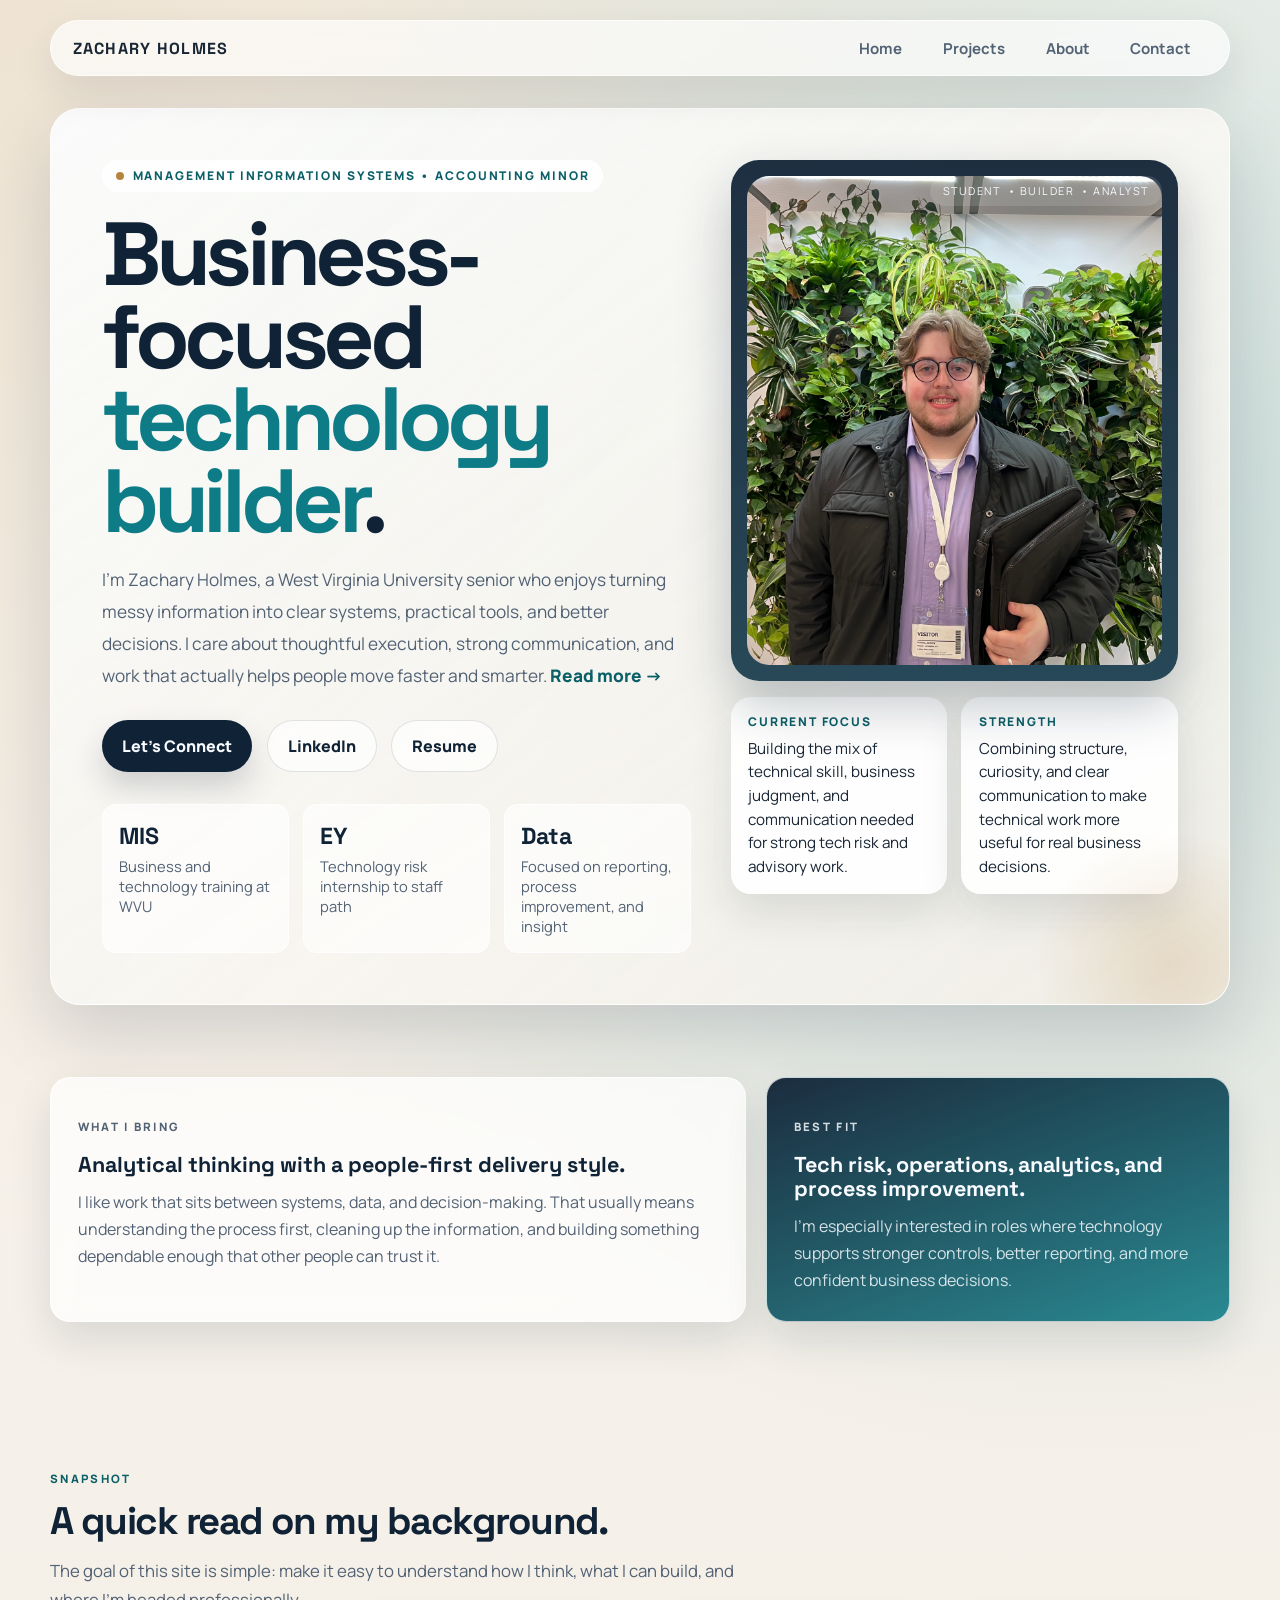
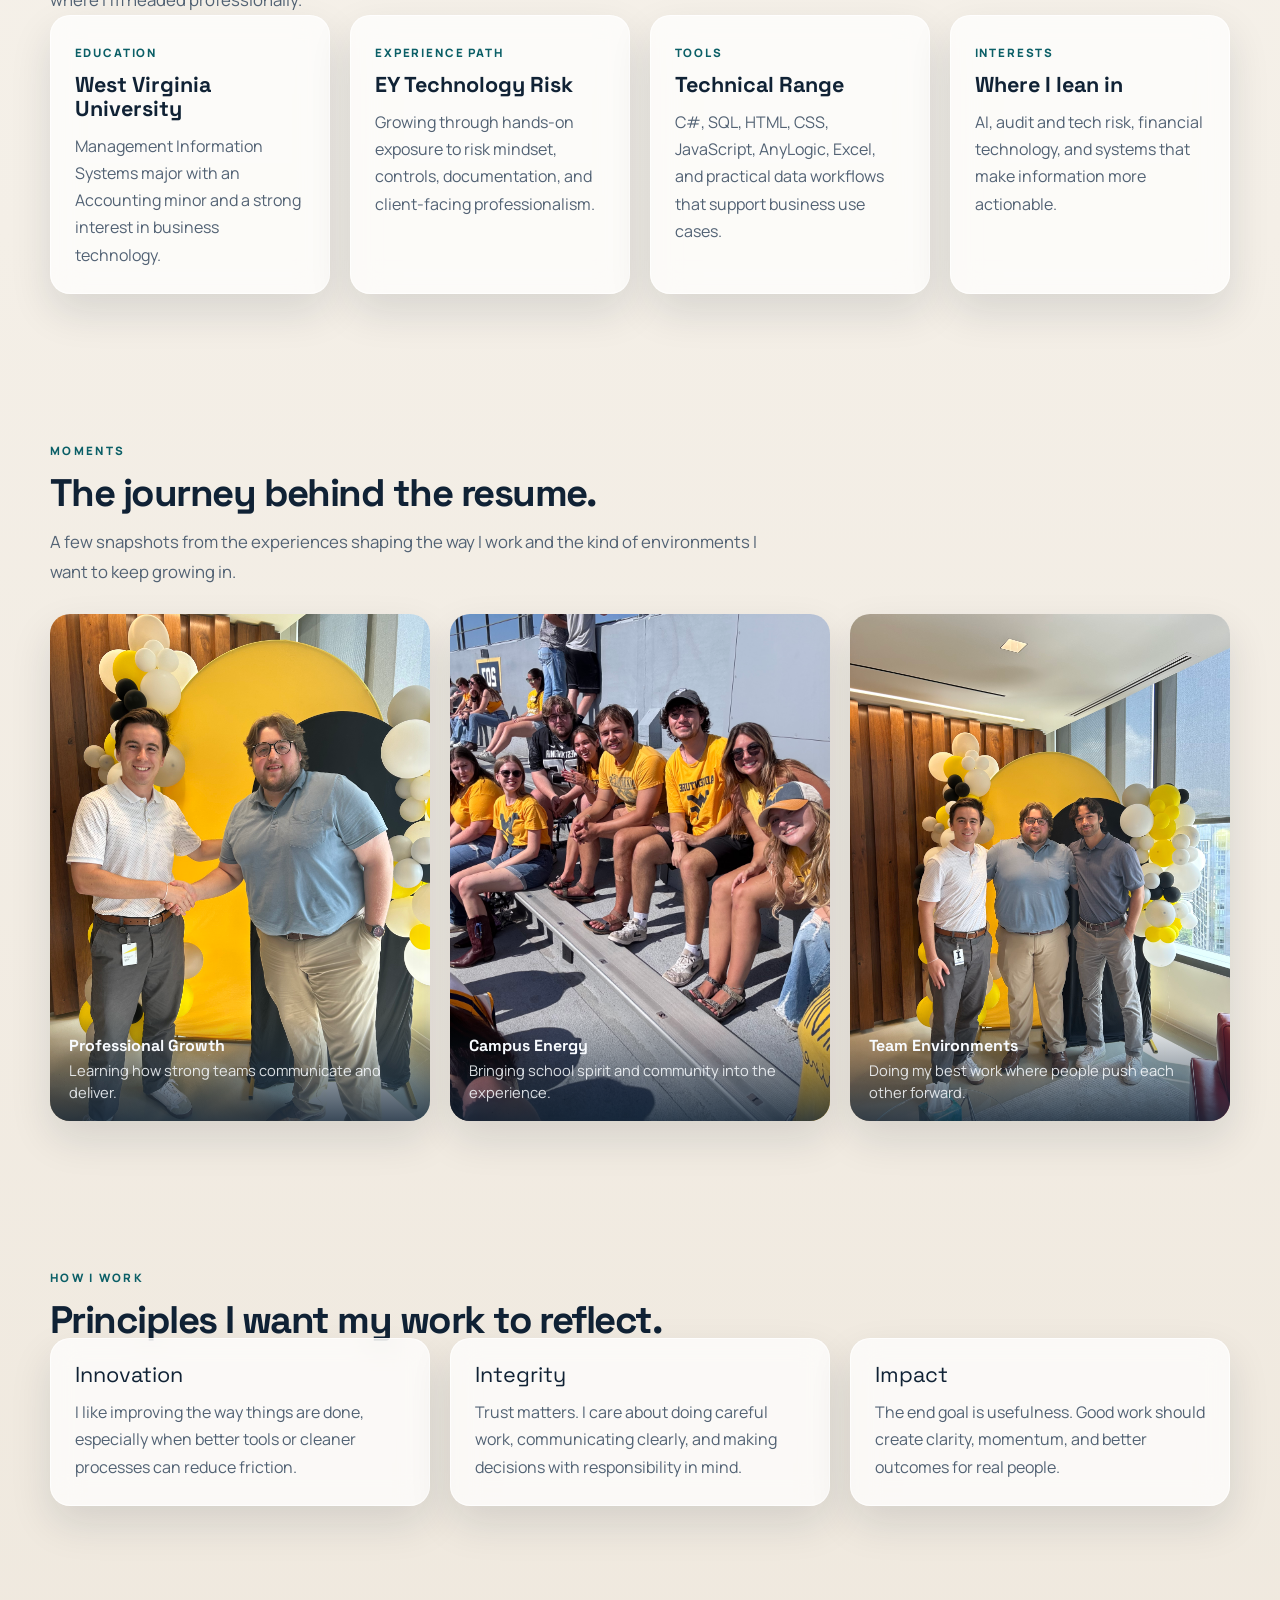
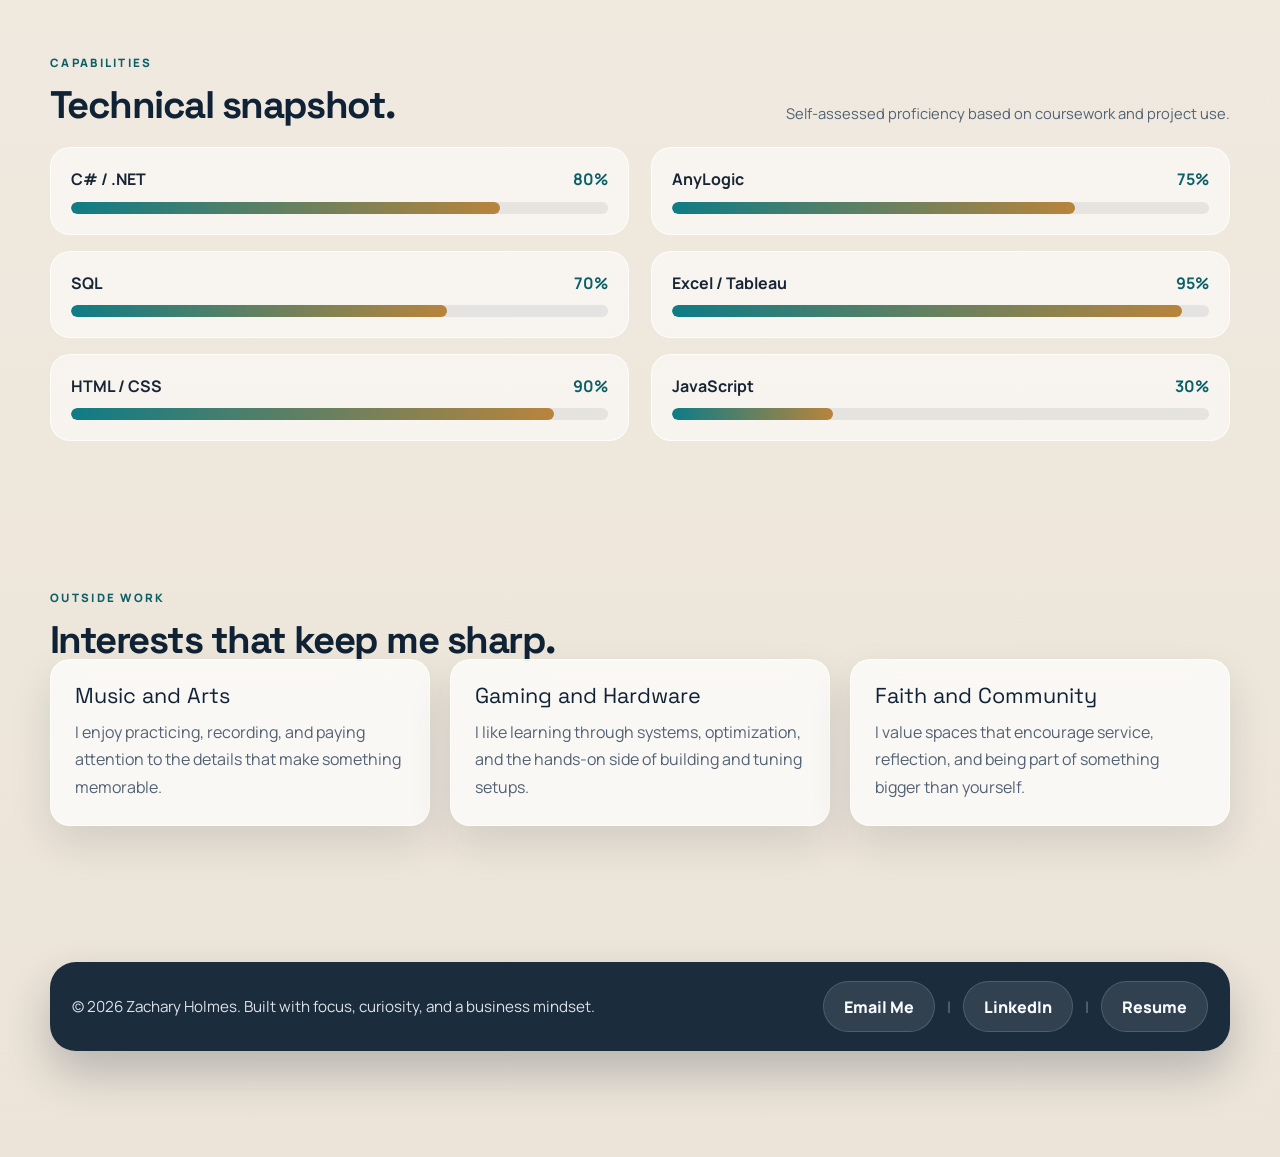
==== index.html @ efbeeca7 "first commit" ====
<!DOCTYPE html>
<html lang="en">

<head>
    <meta charset="UTF-8">
    <meta http-equiv="X-UA-Compatible" content="IE=edge">
    <meta name="viewport" content="width=device-width, initial-scale=1.0">
    <title>Zachary Holmes | Portfolio</title>
    <link rel="preconnect" href="https://fonts.googleapis.com">
    <link rel="preconnect" href="https://fonts.gstatic.com" crossorigin>
    <link href="https://fonts.googleapis.com/css2?family=Manrope:wght@400;500;700;800&family=Space+Grotesk:wght@500;700&display=swap" rel="stylesheet">
    <link rel="stylesheet" href="style.css">
</head>

<body>
    <div id="site-header"></div>

    <main>
        <section class="hero-section">
            <div class="hero-content">
                <p class="hero-eyebrow">Management Information Systems • Accounting Minor</p>
                <h1 class="hero-title">Business-focused <span>technology builder</span>.</h1>
                <p class="hero-lead">
                    I'm Zachary Holmes, a West Virginia University senior who enjoys turning messy information into clear systems,
                    practical tools, and better decisions. I care about thoughtful execution, strong communication, and work that
                    actually helps people move faster and smarter.
                    <a class="btn-read-more" href="about.html">Read more &rarr;</a>
                </p>

                <div class="hero-btn">
                    <a href="contact.html" class="btn-primary">Let's Connect</a>
                    <a href="https://www.linkedin.com/in/zachary-a-holmes-963750240" class="ghost-btn" target="_blank" rel="noopener noreferrer">LinkedIn</a>
                    <a href="files/ZacharyHolmes_Resume_02052026.pdf" class="ghost-btn" target="_blank" rel="noopener noreferrer">Resume</a>
                </div>

                <div class="hero-meta" aria-label="Professional highlights">
                    <div class="hero-stat">
                        <div class="hero-stat-value">MIS</div>
                        <p class="hero-stat-label">Business and technology training at WVU</p>
                    </div>
                    <div class="hero-stat">
                        <div class="hero-stat-value">EY</div>
                        <p class="hero-stat-label">Technology risk internship to staff path</p>
                    </div>
                    <div class="hero-stat">
                        <div class="hero-stat-value">Data</div>
                        <p class="hero-stat-label">Focused on reporting, process improvement, and insight</p>
                    </div>
                </div>
            </div>

            <div class="hero-image-wrap">
                <div class="hero-image-card">
                    <div class="hero-image">
                        <img src="images/MeLogo.jpg" alt="Portrait of Zachary Holmes">
                    </div>
                </div>
                <div class="hero-note-row">
                    <div class="hero-note">
                        <span class="hero-note-label">Current Focus</span>
                        <p>Building the mix of technical skill, business judgment, and communication needed for strong tech risk and advisory work.</p>
                    </div>
                    <div class="hero-note">
                        <span class="hero-note-label">Strength</span>
                        <p>Combining structure, curiosity, and clear communication to make technical work more useful for real business decisions.</p>
                    </div>
                </div>
            </div>
        </section>

        <section class="section">
            <div class="container split-callout">
                <div class="callout-panel">
                    <p class="section-kicker">What I bring</p>
                    <h3>Analytical thinking with a people-first delivery style.</h3>
                    <p>I like work that sits between systems, data, and decision-making. That usually means understanding the process first, cleaning up the information, and building something dependable enough that other people can trust it.</p>
                </div>
                <div class="callout-panel accent">
                    <p class="section-kicker">Best Fit</p>
                    <h3>Tech risk, operations, analytics, and process improvement.</h3>
                    <p>I’m especially interested in roles where technology supports stronger controls, better reporting, and more confident business decisions.</p>
                </div>
            </div>
        </section>

        <section class="section">
            <div class="container">
                <p class="section-kicker">Snapshot</p>
                <h2 class="section-title">A quick read on my background.</h2>
                <p class="section-intro">The goal of this site is simple: make it easy to understand how I think, what I can build, and where I’m headed professionally.</p>

                <div class="grid grid-4">
                    <article class="card">
                        <span class="card-label">Education</span>
                        <h3 class="card-title">West Virginia University</h3>
                        <p class="card-text">Management Information Systems major with an Accounting minor and a strong interest in business technology.</p>
                    </article>

                    <article class="card">
                        <span class="card-label">Experience Path</span>
                        <h3 class="card-title">EY Technology Risk</h3>
                        <p class="card-text">Growing through hands-on exposure to risk mindset, controls, documentation, and client-facing professionalism.</p>
                    </article>

                    <article class="card">
                        <span class="card-label">Tools</span>
                        <h3 class="card-title">Technical Range</h3>
                        <p class="card-text">C#, SQL, HTML, CSS, JavaScript, AnyLogic, Excel, and practical data workflows that support business use cases.</p>
                    </article>

                    <article class="card">
                        <span class="card-label">Interests</span>
                        <h3 class="card-title">Where I lean in</h3>
                        <p class="card-text">AI, audit and tech risk, financial technology, and systems that make information more actionable.</p>
                    </article>
                </div>
            </div>
        </section>

        <section class="section">
            <div class="container">
                <p class="section-kicker">Moments</p>
                <h2 class="section-title">The journey behind the resume.</h2>
                <p class="section-intro">A few snapshots from the experiences shaping the way I work and the kind of environments I want to keep growing in.</p>

                <div class="grid grid-3 gallery">
                    <figure class="gallery-figure">
                        <img class="gallery-img" src="images/EYDuo.jpg" alt="Zachary Holmes with an EY colleague">
                        <figcaption class="gallery-caption">
                            <strong>Professional Growth</strong>
                            <span>Learning how strong teams communicate and deliver.</span>
                        </figcaption>
                    </figure>

                    <figure class="gallery-figure">
                        <img class="gallery-img" src="images/GameDay.JPEG" alt="Zachary Holmes at a game day event">
                        <figcaption class="gallery-caption">
                            <strong>Campus Energy</strong>
                            <span>Bringing school spirit and community into the experience.</span>
                        </figcaption>
                    </figure>

                    <figure class="gallery-figure">
                        <img class="gallery-img" src="images/EYTrio.jpg" alt="Zachary Holmes with EY team members">
                        <figcaption class="gallery-caption">
                            <strong>Team Environments</strong>
                            <span>Doing my best work where people push each other forward.</span>
                        </figcaption>
                    </figure>
                </div>
            </div>
        </section>

        <section class="section">
            <div class="container">
                <p class="section-kicker">How I work</p>
                <h2 class="section-title">Principles I want my work to reflect.</h2>

                <div class="grid grid-3">
                    <article class="card">
                        <div class="card-title">Innovation</div>
                        <p class="card-text">I like improving the way things are done, especially when better tools or cleaner processes can reduce friction.</p>
                    </article>

                    <article class="card">
                        <div class="card-title">Integrity</div>
                        <p class="card-text">Trust matters. I care about doing careful work, communicating clearly, and making decisions with responsibility in mind.</p>
                    </article>

                    <article class="card">
                        <div class="card-title">Impact</div>
                        <p class="card-text">The end goal is usefulness. Good work should create clarity, momentum, and better outcomes for real people.</p>
                    </article>
                </div>
            </div>
        </section>

        <section class="section">
            <div class="container">
                <div class="tech-header">
                    <div>
                        <p class="section-kicker">Capabilities</p>
                        <h2 class="section-title">Technical snapshot.</h2>
                    </div>
                    <p class="tech-note">Self-assessed proficiency based on coursework and project use.</p>
                </div>

                <div class="tech-grid">
                    <div class="skill">
                        <div class="skill-top">
                            <span>C# / .NET</span><span>80%</span>
                        </div>
                        <div class="bar"><div class="fill" style="width: 80%"></div></div>
                    </div>

                    <div class="skill">
                        <div class="skill-top">
                            <span>AnyLogic</span><span>75%</span>
                        </div>
                        <div class="bar"><div class="fill" style="width: 75%"></div></div>
                    </div>

                    <div class="skill">
                        <div class="skill-top">
                            <span>SQL</span><span>70%</span>
                        </div>
                        <div class="bar"><div class="fill" style="width: 70%"></div></div>
                    </div>

                    <div class="skill">
                        <div class="skill-top">
                            <span>Excel / Tableau</span><span>95%</span>
                        </div>
                        <div class="bar"><div class="fill" style="width: 95%"></div></div>
                    </div>

                    <div class="skill">
                        <div class="skill-top">
                            <span>HTML / CSS</span><span>90%</span>
                        </div>
                        <div class="bar"><div class="fill" style="width: 90%"></div></div>
                    </div>

                    <div class="skill">
                        <div class="skill-top">
                            <span>JavaScript</span><span>30%</span>
                        </div>
                        <div class="bar"><div class="fill" style="width: 30%"></div></div>
                    </div>
                </div>
            </div>
        </section>

        <section class="section">
            <div class="container">
                <p class="section-kicker">Outside work</p>
                <h2 class="section-title">Interests that keep me sharp.</h2>

                <div class="grid grid-3">
                    <article class="card">
                        <div class="card-title">Music and Arts</div>
                        <p class="card-text">I enjoy practicing, recording, and paying attention to the details that make something memorable.</p>
                    </article>

                    <article class="card">
                        <div class="card-title">Gaming and Hardware</div>
                        <p class="card-text">I like learning through systems, optimization, and the hands-on side of building and tuning setups.</p>
                    </article>

                    <article class="card">
                        <div class="card-title">Faith and Community</div>
                        <p class="card-text">I value spaces that encourage service, reflection, and being part of something bigger than yourself.</p>
                    </article>
                </div>
            </div>
        </section>
    </main>

    <div id="site-footer"></div>
    <script src="js/include.js"></script>
</body>

</html>
---- style.css ----
:root {
    --bg: #f4efe7;
    --surface: rgba(255, 255, 255, 0.72);
    --surface-strong: #ffffff;
    --surface-dark: #102235;
    --text: #182534;
    --text-soft: #526274;
    --text-inverse: #f8fbff;
    --line: rgba(24, 37, 52, 0.1);
    --accent: #0e7c86;
    --accent-strong: #0b5f67;
    --accent-soft: rgba(14, 124, 134, 0.12);
    --gold: #b8843c;
    --shadow-lg: 0 28px 70px rgba(16, 34, 53, 0.16);
    --shadow-md: 0 18px 42px rgba(16, 34, 53, 0.12);
    --radius-lg: 30px;
    --radius-md: 20px;
    --radius-sm: 14px;
    --container: 1180px;
    --footer-h: 82px;
}

* {
    margin: 0;
    padding: 0;
    box-sizing: border-box;
}

html {
    scroll-behavior: smooth;
}

body {
    min-height: 100%;
    font-family: "Manrope", sans-serif;
    color: var(--text);
    background:
        radial-gradient(circle at top left, rgba(184, 132, 60, 0.16), transparent 28%),
        radial-gradient(circle at 85% 12%, rgba(14, 124, 134, 0.2), transparent 24%),
        linear-gradient(180deg, #f9f6f0 0%, #f4efe7 42%, #ece4d8 100%);
    padding-bottom: var(--footer-h);
    overflow-x: hidden;
}

body::before {
    content: "";
    position: fixed;
    inset: 0;
    pointer-events: none;
    background-image:
        linear-gradient(rgba(255, 255, 255, 0.26) 1px, transparent 1px),
        linear-gradient(90deg, rgba(255, 255, 255, 0.26) 1px, transparent 1px);
    background-size: 42px 42px;
    mask-image: linear-gradient(180deg, rgba(0, 0, 0, 0.4), transparent 78%);
    opacity: 0.28;
}

a {
    color: inherit;
}

img {
    max-width: 100%;
    display: block;
}

.container {
    width: min(var(--container), calc(100% - 3rem));
    margin: 0 auto;
}

.section {
    padding: 4.5rem 0;
}

.section-kicker,
.projects-eyebrow,
.page-eyebrow {
    display: inline-block;
    text-transform: uppercase;
    letter-spacing: 0.2em;
    font-size: 0.72rem;
    font-weight: 800;
    color: var(--accent-strong);
    margin-bottom: 1rem;
}

.section-title,
.heading-pages {
    font-family: "Space Grotesk", sans-serif;
    font-size: clamp(2rem, 3vw, 3.6rem);
    line-height: 0.98;
    letter-spacing: -0.04em;
    color: var(--surface-dark);
}

.section-intro,
.projects-sublead,
.page-intro {
    max-width: 720px;
    font-size: 1.05rem;
    line-height: 1.75;
    color: var(--text-soft);
    margin-top: 1rem;
}

.header {
    position: sticky;
    top: 0;
    z-index: 20;
    padding: 1.25rem 0 0;
}

.nav {
    width: min(var(--container), calc(100% - 3rem));
    margin: 0 auto;
    padding: 1rem 1.35rem;
    display: flex;
    align-items: center;
    justify-content: space-between;
    gap: 1rem;
    background: rgba(255, 255, 255, 0.64);
    border: 1px solid rgba(255, 255, 255, 0.7);
    box-shadow: 0 16px 40px rgba(16, 34, 53, 0.1);
    backdrop-filter: blur(18px);
    border-radius: 999px;
}

.nav-logo {
    font-family: "Space Grotesk", sans-serif;
    font-size: 1rem;
    font-weight: 700;
    letter-spacing: 0.08em;
    text-transform: uppercase;
    text-decoration: none;
}

.nav-list {
    list-style: none;
    display: flex;
    align-items: center;
    gap: 0.55rem;
    flex-wrap: wrap;
}

.nav-link {
    text-decoration: none;
    padding: 0.7rem 1rem;
    border-radius: 999px;
    color: var(--text-soft);
    font-weight: 700;
    font-size: 0.94rem;
    transition: color 0.22s ease, background-color 0.22s ease, transform 0.22s ease;
}

.nav-link:hover,
.nav-logo:hover {
    color: var(--accent-strong);
}

.nav-link:hover {
    background: rgba(255, 255, 255, 0.86);
    transform: translateY(-1px);
}

.hero-section {
    width: min(var(--container), calc(100% - 3rem));
    margin: 2rem auto 0;
    padding: 3.2rem;
    display: grid;
    grid-template-columns: minmax(0, 1.25fr) minmax(280px, 0.95fr);
    gap: 2.5rem;
    align-items: center;
    background:
        linear-gradient(145deg, rgba(255, 255, 255, 0.9), rgba(245, 240, 232, 0.76)),
        linear-gradient(135deg, rgba(14, 124, 134, 0.18), transparent 55%);
    border: 1px solid rgba(255, 255, 255, 0.75);
    border-radius: var(--radius-lg);
    box-shadow: var(--shadow-lg);
    position: relative;
    overflow: hidden;
}

.hero-section::after {
    content: "";
    position: absolute;
    inset: auto -80px -100px auto;
    width: 280px;
    height: 280px;
    background: radial-gradient(circle, rgba(184, 132, 60, 0.2), transparent 68%);
}

.hero-eyebrow {
    display: inline-flex;
    align-items: center;
    gap: 0.55rem;
    padding: 0.45rem 0.85rem;
    border-radius: 999px;
    background: rgba(255, 255, 255, 0.9);
    color: var(--accent-strong);
    font-size: 0.75rem;
    font-weight: 800;
    letter-spacing: 0.16em;
    text-transform: uppercase;
    margin-bottom: 1.35rem;
}

.hero-eyebrow::before {
    content: "";
    width: 8px;
    height: 8px;
    border-radius: 999px;
    background: var(--gold);
}

.hero-title {
    font-family: "Space Grotesk", sans-serif;
    font-size: clamp(2.8rem, 7vw, 5.8rem);
    line-height: 0.92;
    letter-spacing: -0.06em;
    color: var(--surface-dark);
    max-width: 9ch;
}

.hero-title span {
    color: var(--accent);
}

.hero-lead {
    margin-top: 1.3rem;
    max-width: 640px;
    font-size: 1.08rem;
    line-height: 1.85;
    color: var(--text-soft);
}

.hero-btn {
    margin-top: 1.8rem;
    display: flex;
    flex-wrap: wrap;
    gap: 0.9rem;
}

.btn-primary,
.ghost-btn,
.footer-btn {
    display: inline-flex;
    align-items: center;
    justify-content: center;
    gap: 0.45rem;
    min-height: 48px;
    padding: 0.85rem 1.25rem;
    border-radius: 999px;
    text-decoration: none;
    font-weight: 800;
    transition: transform 0.22s ease, box-shadow 0.22s ease, background-color 0.22s ease, color 0.22s ease, border-color 0.22s ease;
}

.btn-primary {
    background: var(--surface-dark);
    color: var(--text-inverse);
    box-shadow: 0 16px 30px rgba(16, 34, 53, 0.18);
}

.btn-primary:hover {
    transform: translateY(-2px);
    box-shadow: 0 20px 36px rgba(16, 34, 53, 0.22);
}

.ghost-btn,
.footer-btn {
    background: rgba(255, 255, 255, 0.66);
    color: var(--surface-dark);
    border: 1px solid rgba(16, 34, 53, 0.12);
}

.ghost-btn:hover,
.footer-btn:hover {
    background: #ffffff;
    transform: translateY(-2px);
}

.btn-read-more {
    display: inline-flex;
    align-items: center;
    gap: 0.35rem;
    color: var(--accent-strong);
    font-weight: 800;
    text-decoration: none;
}

.btn-read-more:hover,
.project-link:hover {
    color: var(--surface-dark);
}

.hero-meta {
    margin-top: 2rem;
    display: grid;
    grid-template-columns: repeat(3, minmax(0, 1fr));
    gap: 0.9rem;
}

.hero-stat {
    background: rgba(255, 255, 255, 0.62);
    border: 1px solid rgba(255, 255, 255, 0.72);
    border-radius: var(--radius-sm);
    padding: 1rem;
}

.hero-stat-value {
    font-family: "Space Grotesk", sans-serif;
    font-size: 1.45rem;
    font-weight: 700;
    color: var(--surface-dark);
}

.hero-stat-label {
    margin-top: 0.35rem;
    font-size: 0.92rem;
    color: var(--text-soft);
}

.hero-image-wrap {
    position: relative;
    min-height: 100%;
    display: flex;
    flex-direction: column;
    align-items: center;
}

.hero-image-card {
    position: relative;
    background: linear-gradient(180deg, rgba(16, 34, 53, 0.94), rgba(17, 53, 71, 0.9));
    border-radius: 28px;
    padding: 1rem;
    box-shadow: 0 24px 52px rgba(16, 34, 53, 0.26);
}

.hero-image-card::before {
    content: "Student \00A0 \2022\00A0 Builder \00A0 \2022\00A0 Analyst";
    position: absolute;
    top: 1rem;
    right: 1rem;
    padding: 0.45rem 0.8rem;
    border-radius: 999px;
    background: rgba(255, 255, 255, 0.12);
    color: var(--text-inverse);
    font-size: 0.68rem;
    letter-spacing: 0.14em;
    text-transform: uppercase;
}

.hero-image img {
    width: 100%;
    aspect-ratio: 0.85;
    object-fit: cover;
    border-radius: 22px;
}

.hero-note-row {
    width: 100%;
    margin-top: 1rem;
    display: grid;
    grid-template-columns: repeat(2, minmax(0, 1fr));
    gap: 0.9rem;
}

.hero-note {
    width: 100%;
    padding: 1rem 1.1rem;
    border-radius: var(--radius-md);
    background: rgba(255, 255, 255, 0.92);
    box-shadow: var(--shadow-md);
}

.hero-note-label {
    display: block;
    font-size: 0.75rem;
    font-weight: 800;
    text-transform: uppercase;
    letter-spacing: 0.15em;
    color: var(--accent-strong);
    margin-bottom: 0.45rem;
}

.hero-note p {
    font-size: 0.95rem;
    line-height: 1.55;
    color: var(--text);
}

.split-callout {
    display: grid;
    grid-template-columns: 1.2fr 0.8fr;
    gap: 1.25rem;
}

.callout-panel,
.card,
.project-card,
.metric-card,
.projects-cta,
.page-panel,
.contact-method,
.timeline-card {
    background: var(--surface);
    border: 1px solid rgba(255, 255, 255, 0.72);
    border-radius: var(--radius-md);
    box-shadow: var(--shadow-md);
    backdrop-filter: blur(14px);
}

.callout-panel {
    padding: 1.7rem;
}

.callout-panel.accent {
    background: linear-gradient(160deg, rgba(16, 34, 53, 0.95), rgba(14, 124, 134, 0.88));
    color: var(--text-inverse);
}

.callout-panel.accent .section-kicker,
.callout-panel.accent p {
    color: rgba(248, 251, 255, 0.84);
}

.callout-panel h3,
.card-title,
.project-title,
.contact-method h3,
.timeline-title {
    font-family: "Space Grotesk", sans-serif;
    font-size: 1.35rem;
    line-height: 1.1;
    color: var(--surface-dark);
}

.callout-panel.accent h3 {
    color: var(--text-inverse);
}

.callout-panel p,
.card-text,
.project-body,
.contact-method p,
.timeline-text,
.metric-label {
    margin-top: 0.75rem;
    line-height: 1.7;
    color: var(--text-soft);
}

.callout-panel.accent a {
    color: var(--text-inverse);
}

.grid {
    display: grid;
    gap: 1.25rem;
}

.grid-4 {
    grid-template-columns: repeat(4, minmax(0, 1fr));
}

.grid-3 {
    grid-template-columns: repeat(3, minmax(0, 1fr));
}

.card {
    padding: 1.5rem;
    transition: transform 0.22s ease, box-shadow 0.22s ease;
}

.card:hover,
.project-card:hover,
.contact-method:hover,
.timeline-card:hover {
    transform: translateY(-4px);
    box-shadow: 0 24px 45px rgba(16, 34, 53, 0.14);
}

.card-label {
    display: inline-block;
    font-size: 0.72rem;
    font-weight: 800;
    letter-spacing: 0.16em;
    text-transform: uppercase;
    color: var(--accent-strong);
    margin-bottom: 0.85rem;
}

.card-title {
    margin-bottom: 0.2rem;
}

.gallery {
    margin-top: 1.75rem;
}

.gallery-figure {
    position: relative;
    overflow: hidden;
    border-radius: var(--radius-md);
    min-height: 320px;
    box-shadow: var(--shadow-md);
}

.gallery-img {
    width: 100%;
    height: 100%;
    object-fit: cover;
    transition: transform 0.5s ease;
}

.gallery-figure:hover .gallery-img {
    transform: scale(1.04);
}

.gallery-caption {
    position: absolute;
    inset: auto 0 0 0;
    padding: 1.1rem 1.2rem;
    background: linear-gradient(180deg, transparent, rgba(16, 34, 53, 0.82));
    color: var(--text-inverse);
}

.gallery-caption strong {
    display: block;
    font-family: "Space Grotesk", sans-serif;
    font-size: 1rem;
    margin-bottom: 0.2rem;
}

.gallery-caption span {
    font-size: 0.92rem;
    color: rgba(248, 251, 255, 0.86);
}

.tech-header {
    display: flex;
    justify-content: space-between;
    align-items: flex-end;
    gap: 1rem;
    margin-bottom: 1.5rem;
}

.tech-note {
    font-size: 0.92rem;
    color: var(--text-soft);
}

.tech-grid {
    display: grid;
    grid-template-columns: repeat(2, minmax(0, 1fr));
    gap: 1rem 1.4rem;
}

.skill {
    padding: 1.25rem;
    border-radius: var(--radius-md);
    background: rgba(255, 255, 255, 0.55);
    border: 1px solid rgba(255, 255, 255, 0.72);
}

.skill-top {
    display: flex;
    justify-content: space-between;
    gap: 1rem;
    margin-bottom: 0.7rem;
    font-weight: 700;
}

.skill-top span:last-child {
    color: var(--accent-strong);
}

.bar {
    height: 12px;
    background: rgba(16, 34, 53, 0.08);
    border-radius: 999px;
    overflow: hidden;
}

.fill {
    height: 100%;
    border-radius: 999px;
    background: linear-gradient(90deg, var(--accent), var(--gold));
}

.projects-page,
.page-shell {
    padding: 2rem 0 3rem;
}

.projects-hero,
.page-hero {
    padding: 2rem 0 1.2rem;
}

.projects-heading {
    padding: 0;
}

.projects-lead {
    margin-top: 1rem;
    max-width: 700px;
    font-size: clamp(1.2rem, 2vw, 1.55rem);
    font-weight: 700;
    line-height: 1.4;
    color: var(--surface-dark);
}

.projects-featured {
    padding: 1.6rem;
    display: grid;
    grid-template-columns: 1.35fr 0.85fr;
    gap: 1.2rem;
}

.featured-title {
    font-family: "Space Grotesk", sans-serif;
    font-size: 2rem;
    line-height: 1;
    color: var(--surface-dark);
}

.featured-text {
    margin-top: 0.95rem;
    color: var(--text-soft);
    line-height: 1.75;
}

.project-chips {
    list-style: none;
    display: flex;
    flex-wrap: wrap;
    gap: 0.55rem;
    margin-top: 1rem;
}

.project-chips li {
    padding: 0.45rem 0.75rem;
    border-radius: 999px;
    background: var(--accent-soft);
    color: var(--accent-strong);
    font-size: 0.76rem;
    font-weight: 800;
    letter-spacing: 0.08em;
    text-transform: uppercase;
}

.project-links {
    display: flex;
    flex-wrap: wrap;
    gap: 1rem;
    margin-top: 1.2rem;
}

.project-link {
    color: var(--accent-strong);
    font-weight: 800;
    text-decoration: none;
}

.featured-metrics {
    display: grid;
    gap: 0.9rem;
}

.metric-card {
    padding: 1.2rem;
}

.metric-value {
    font-family: "Space Grotesk", sans-serif;
    font-size: 2rem;
    line-height: 1;
    color: var(--surface-dark);
}

.projects-list-section {
    padding-top: 2.25rem;
}

.projects-grid,
.page-grid,
.contact-grid,
.timeline-grid {
    display: grid;
    grid-template-columns: repeat(2, minmax(0, 1fr));
    gap: 1.2rem;
}

.project-card {
    padding: 1.35rem;
    transition: transform 0.22s ease, box-shadow 0.22s ease;
}

.projects-cta-wrap {
    padding-top: 2.3rem;
}

.projects-cta {
    padding: 1.4rem 1.5rem;
    display: flex;
    flex-wrap: wrap;
    align-items: center;
    justify-content: space-between;
    gap: 1rem;
}

.projects-cta h2 {
    font-family: "Space Grotesk", sans-serif;
    font-size: 1.35rem;
    color: var(--surface-dark);
}

.projects-cta p {
    color: var(--text-soft);
    max-width: 540px;
}

.page-grid {
    align-items: start;
}

.page-panel {
    padding: 1.6rem;
}

.page-list {
    list-style: none;
    display: grid;
    gap: 0.85rem;
    margin-top: 1rem;
}

.page-list li {
    padding-left: 1rem;
    position: relative;
    color: var(--text-soft);
    line-height: 1.65;
}

.page-list li::before {
    content: "";
    position: absolute;
    left: 0;
    top: 0.78rem;
    width: 6px;
    height: 6px;
    border-radius: 999px;
    background: var(--gold);
}

.timeline-grid {
    margin-top: 1.2rem;
}

.timeline-card {
    padding: 1.4rem;
}

.timeline-meta {
    display: inline-block;
    margin-bottom: 0.7rem;
    font-size: 0.75rem;
    font-weight: 800;
    letter-spacing: 0.14em;
    text-transform: uppercase;
    color: var(--accent-strong);
}

.contact-grid {
    margin-top: 1.4rem;
}

.contact-method {
    padding: 1.5rem;
}

.contact-link {
    display: inline-flex;
    margin-top: 1rem;
    font-weight: 800;
    color: var(--accent-strong);
    text-decoration: none;
}

.contact-link:hover {
    color: var(--surface-dark);
}

.footer {
    margin-top: 4rem;
    padding: 0 0 1.5rem;
}

.footer-inner {
    width: min(var(--container), calc(100% - 3rem));
    margin: 0 auto;
    padding: 1.2rem 1.4rem;
    display: flex;
    align-items: center;
    justify-content: space-between;
    gap: 1rem;
    flex-wrap: wrap;
    background: rgba(16, 34, 53, 0.95);
    color: rgba(248, 251, 255, 0.88);
    border-radius: 26px;
    box-shadow: 0 22px 45px rgba(16, 34, 53, 0.24);
}

.footer-left {
    font-size: 0.95rem;
}

.footer-right {
    display: flex;
    align-items: center;
    gap: 0.75rem;
    flex-wrap: wrap;
}

.footer-sep {
    opacity: 0.45;
}

.footer-btn {
    background: rgba(255, 255, 255, 0.1);
    border-color: rgba(255, 255, 255, 0.15);
    color: var(--text-inverse);
}

.footer-btn:hover {
    color: var(--surface-dark);
}

@media (max-width: 1050px) {
    .hero-section,
    .split-callout,
    .projects-featured,
    .page-grid,
    .projects-grid,
    .contact-grid,
    .timeline-grid {
        grid-template-columns: 1fr;
    }

    .grid-4 {
        grid-template-columns: repeat(2, minmax(0, 1fr));
    }

    .grid-3 {
        grid-template-columns: repeat(2, minmax(0, 1fr));
    }

}

@media (max-width: 760px) {
    :root {
        --footer-h: 132px;
    }

    .container,
    .nav,
    .hero-section,
    .footer-inner {
        width: min(var(--container), calc(100% - 1.4rem));
    }

    .section {
        padding: 3.5rem 0;
    }

    .header {
        padding-top: 0.8rem;
    }

    .nav {
        border-radius: 28px;
        flex-direction: column;
        align-items: flex-start;
    }

    .nav-list {
        width: 100%;
        gap: 0.35rem;
    }

    .nav-link {
        display: block;
        width: 100%;
    }

    .hero-section {
        padding: 1.5rem;
        gap: 1.4rem;
    }

    .hero-meta,
    .grid-4,
    .grid-3,
    .tech-grid,
    .hero-note-row {
        grid-template-columns: 1fr;
    }

    .hero-note {
        max-width: none;
    }

    .tech-header,
    .projects-cta,
    .footer-inner {
        align-items: flex-start;
    }

    .footer-right {
        gap: 0.6rem;
    }
}
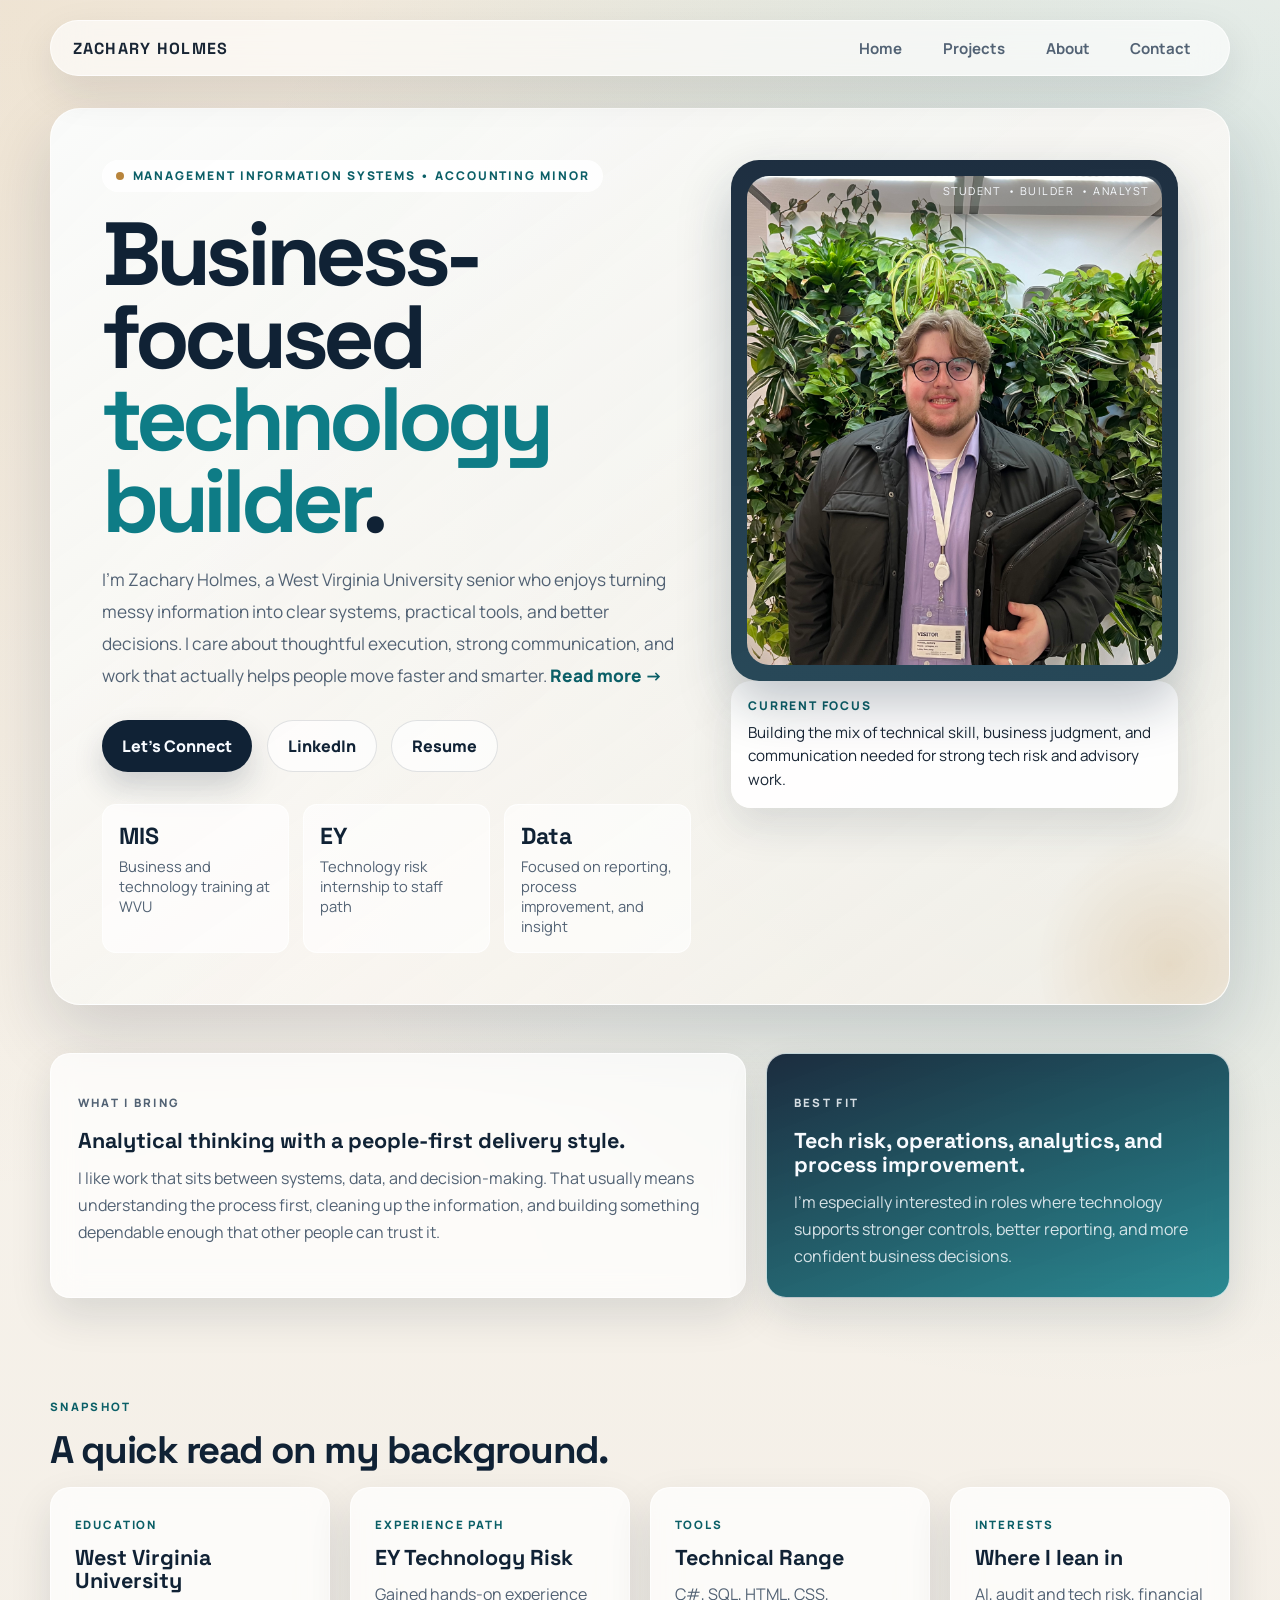
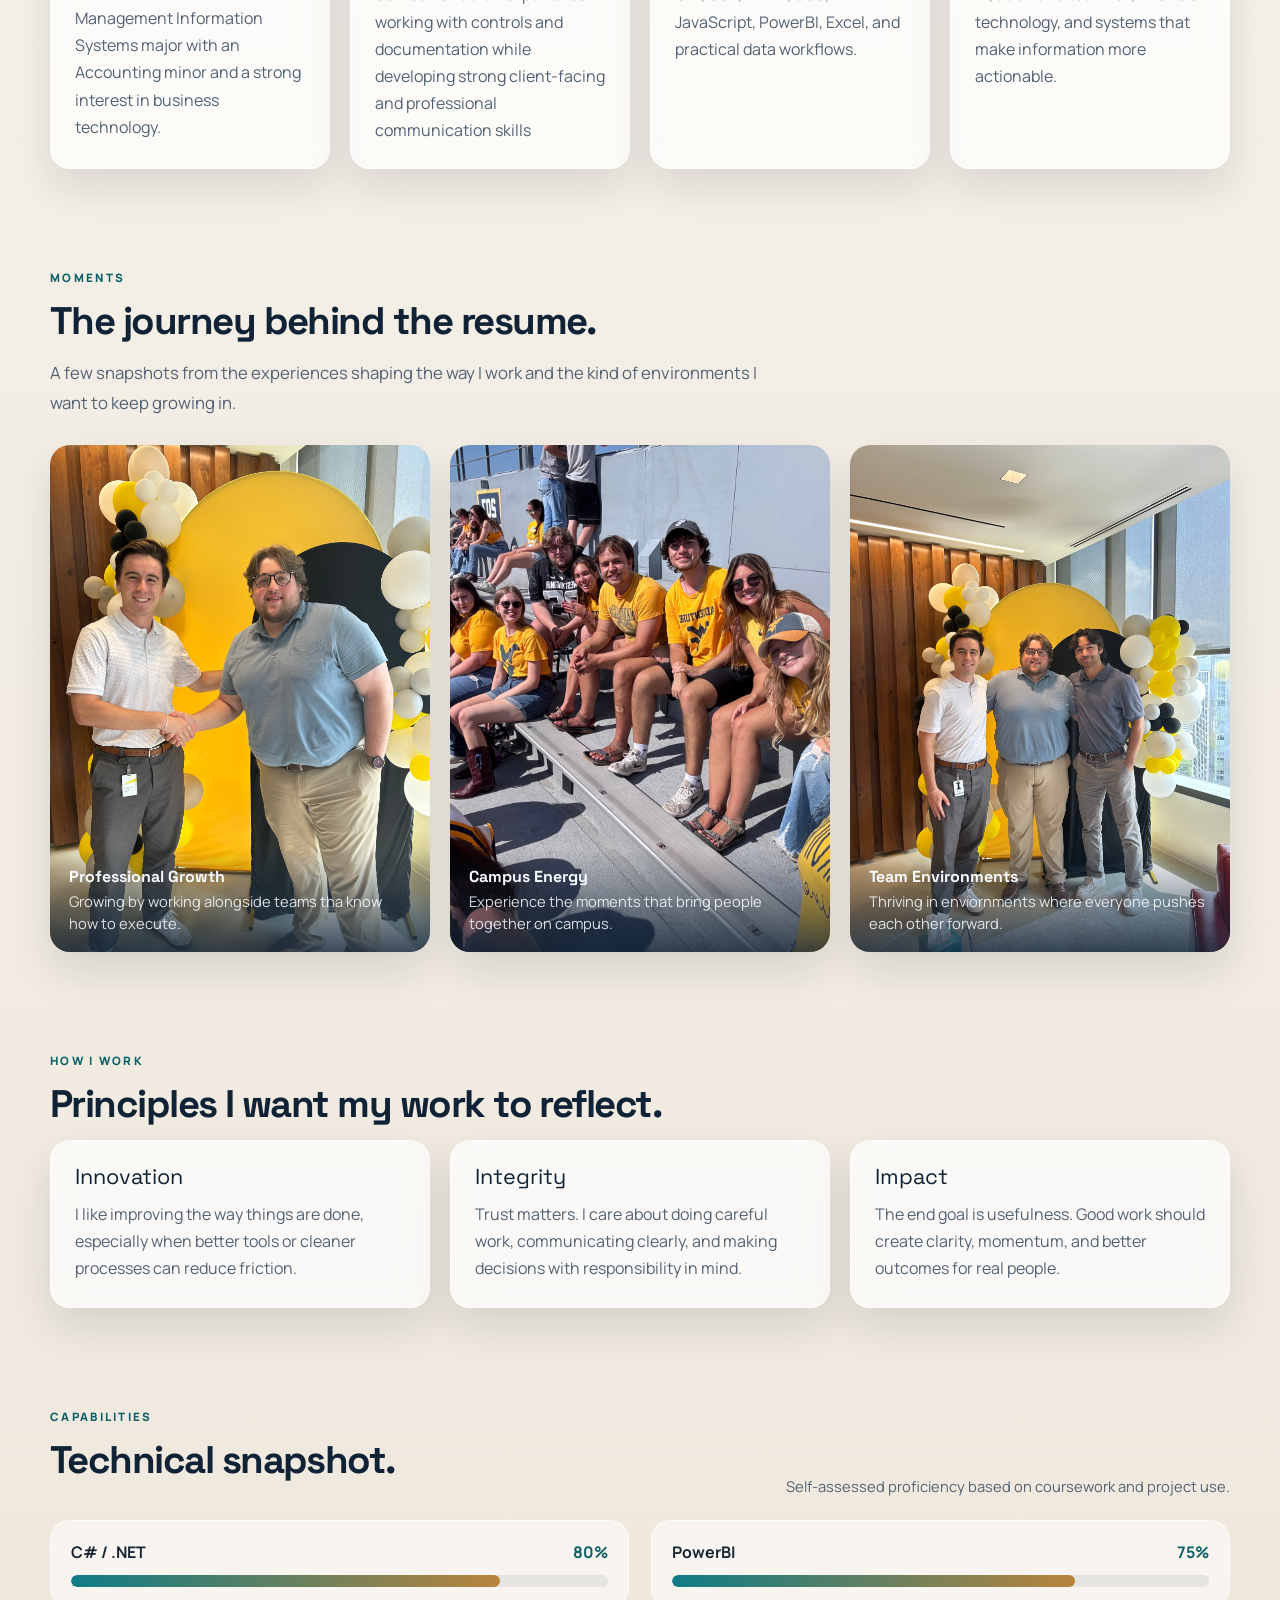
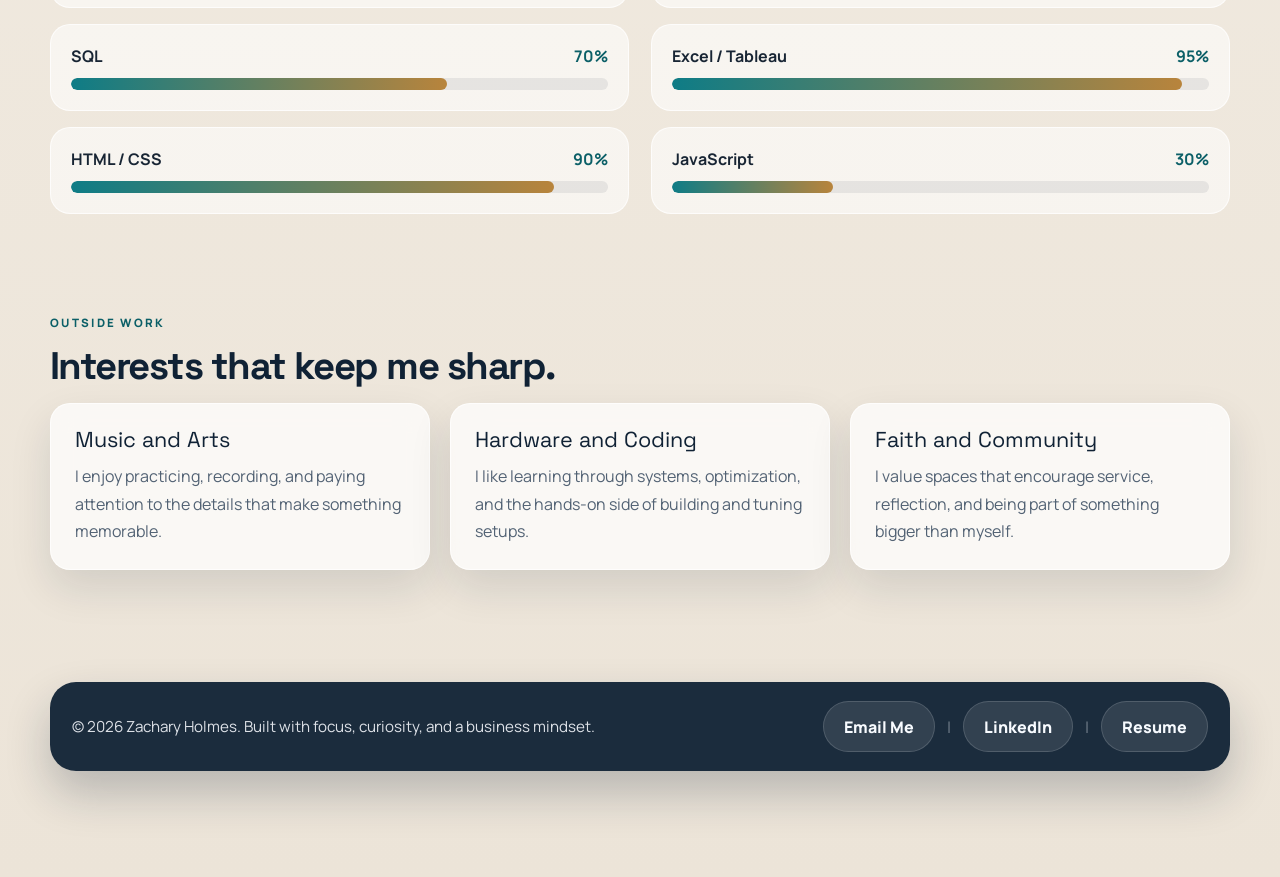
==== commit cbfa9655: "Updated Index, All Project Pages, and style.css Page." ====
--- a/index.html
+++ b/index.html
@@ -55,15 +55,11 @@
                         <img src="images/MeLogo.jpg" alt="Portrait of Zachary Holmes">
                     </div>
                 </div>
-                <div class="hero-note-row">
-                    <div class="hero-note">
-                        <span class="hero-note-label">Current Focus</span>
-                        <p>Building the mix of technical skill, business judgment, and communication needed for strong tech risk and advisory work.</p>
-                    </div>
-                    <div class="hero-note">
-                        <span class="hero-note-label">Strength</span>
-                        <p>Combining structure, curiosity, and clear communication to make technical work more useful for real business decisions.</p>
-                    </div>
+                <div class="hero-note">
+                    <span class="hero-note-label">Current Focus</span>
+                    <p>
+                        Building the mix of technical skill, business judgment, and communication needed for strong tech risk and advisory work.
+                    </p>
                 </div>
             </div>
         </section>
@@ -73,12 +69,16 @@
                 <div class="callout-panel">
                     <p class="section-kicker">What I bring</p>
                     <h3>Analytical thinking with a people-first delivery style.</h3>
-                    <p>I like work that sits between systems, data, and decision-making. That usually means understanding the process first, cleaning up the information, and building something dependable enough that other people can trust it.</p>
+                    <p>
+                        I like work that sits between systems, data, and decision-making. That usually means understanding the process first, cleaning up the information, and building something dependable enough that other people can trust it.
+                    </p>
                 </div>
                 <div class="callout-panel accent">
                     <p class="section-kicker">Best Fit</p>
                     <h3>Tech risk, operations, analytics, and process improvement.</h3>
-                    <p>I’m especially interested in roles where technology supports stronger controls, better reporting, and more confident business decisions.</p>
+                    <p>
+                        I’m especially interested in roles where technology supports stronger controls, better reporting, and more confident business decisions.
+                    </p>
                 </div>
             </div>
         </section>
@@ -87,31 +87,38 @@
             <div class="container">
                 <p class="section-kicker">Snapshot</p>
                 <h2 class="section-title">A quick read on my background.</h2>
-                <p class="section-intro">The goal of this site is simple: make it easy to understand how I think, what I can build, and where I’m headed professionally.</p>
 
                 <div class="grid grid-4">
                     <article class="card">
                         <span class="card-label">Education</span>
                         <h3 class="card-title">West Virginia University</h3>
-                        <p class="card-text">Management Information Systems major with an Accounting minor and a strong interest in business technology.</p>
+                        <p class="card-text">
+                            Management Information Systems major with an Accounting minor and a strong interest in business technology.
+                        </p>
                     </article>
 
                     <article class="card">
                         <span class="card-label">Experience Path</span>
                         <h3 class="card-title">EY Technology Risk</h3>
-                        <p class="card-text">Growing through hands-on exposure to risk mindset, controls, documentation, and client-facing professionalism.</p>
+                        <p class="card-text">
+                            Gained hands-on experience working with controls and documentation while developing strong client-facing and professional communication skills
+                        </p>
                     </article>
 
                     <article class="card">
                         <span class="card-label">Tools</span>
                         <h3 class="card-title">Technical Range</h3>
-                        <p class="card-text">C#, SQL, HTML, CSS, JavaScript, AnyLogic, Excel, and practical data workflows that support business use cases.</p>
+                        <p class="card-text">
+                            C#, SQL, HTML, CSS, JavaScript, PowerBI, Excel, and practical data workflows.
+                        </p>
                     </article>
 
                     <article class="card">
                         <span class="card-label">Interests</span>
                         <h3 class="card-title">Where I lean in</h3>
-                        <p class="card-text">AI, audit and tech risk, financial technology, and systems that make information more actionable.</p>
+                        <p class="card-text">
+                            AI, audit and tech risk, financial technology, and systems that make information more actionable.
+                        </p>
                     </article>
                 </div>
             </div>
@@ -121,14 +128,16 @@
             <div class="container">
                 <p class="section-kicker">Moments</p>
                 <h2 class="section-title">The journey behind the resume.</h2>
-                <p class="section-intro">A few snapshots from the experiences shaping the way I work and the kind of environments I want to keep growing in.</p>
+                <p class="section-intro">
+                    A few snapshots from the experiences shaping the way I work and the kind of environments I want to keep growing in.
+                </p>
 
                 <div class="grid grid-3 gallery">
                     <figure class="gallery-figure">
                         <img class="gallery-img" src="images/EYDuo.jpg" alt="Zachary Holmes with an EY colleague">
                         <figcaption class="gallery-caption">
                             <strong>Professional Growth</strong>
-                            <span>Learning how strong teams communicate and deliver.</span>
+                            <span>Growing by working alongside teams tha know how to execute.</span>
                         </figcaption>
                     </figure>
 
@@ -136,7 +145,7 @@
                         <img class="gallery-img" src="images/GameDay.JPEG" alt="Zachary Holmes at a game day event">
                         <figcaption class="gallery-caption">
                             <strong>Campus Energy</strong>
-                            <span>Bringing school spirit and community into the experience.</span>
+                            <span>Experience the moments that bring people together on campus.</span>
                         </figcaption>
                     </figure>
 
@@ -144,7 +153,7 @@
                         <img class="gallery-img" src="images/EYTrio.jpg" alt="Zachary Holmes with EY team members">
                         <figcaption class="gallery-caption">
                             <strong>Team Environments</strong>
-                            <span>Doing my best work where people push each other forward.</span>
+                            <span>Thriving in enviornments where everyone pushes each other forward.</span>
                         </figcaption>
                     </figure>
                 </div>
@@ -159,17 +168,23 @@
                 <div class="grid grid-3">
                     <article class="card">
                         <div class="card-title">Innovation</div>
-                        <p class="card-text">I like improving the way things are done, especially when better tools or cleaner processes can reduce friction.</p>
+                        <p class="card-text">
+                            I like improving the way things are done, especially when better tools or cleaner processes can reduce friction.
+                        </p>
                     </article>
 
                     <article class="card">
                         <div class="card-title">Integrity</div>
-                        <p class="card-text">Trust matters. I care about doing careful work, communicating clearly, and making decisions with responsibility in mind.</p>
+                        <p class="card-text">
+                            Trust matters. I care about doing careful work, communicating clearly, and making decisions with responsibility in mind.
+                        </p>
                     </article>
 
                     <article class="card">
                         <div class="card-title">Impact</div>
-                        <p class="card-text">The end goal is usefulness. Good work should create clarity, momentum, and better outcomes for real people.</p>
+                        <p class="card-text">
+                            The end goal is usefulness. Good work should create clarity, momentum, and better outcomes for real people.
+                        </p>
                     </article>
                 </div>
             </div>
@@ -195,7 +210,7 @@
 
                     <div class="skill">
                         <div class="skill-top">
-                            <span>AnyLogic</span><span>75%</span>
+                            <span>PowerBI</span><span>75%</span>
                         </div>
                         <div class="bar"><div class="fill" style="width: 75%"></div></div>
                     </div>
@@ -239,17 +254,23 @@
                 <div class="grid grid-3">
                     <article class="card">
                         <div class="card-title">Music and Arts</div>
-                        <p class="card-text">I enjoy practicing, recording, and paying attention to the details that make something memorable.</p>
-                    </article>
-
-                    <article class="card">
-                        <div class="card-title">Gaming and Hardware</div>
-                        <p class="card-text">I like learning through systems, optimization, and the hands-on side of building and tuning setups.</p>
+                        <p class="card-text">
+                            I enjoy practicing, recording, and paying attention to the details that make something memorable.
+                        </p>
+                    </article>
+
+                    <article class="card">
+                        <div class="card-title">Hardware and Coding</div>
+                        <p class="card-text">
+                            I like learning through systems, optimization, and the hands-on side of building and tuning setups.
+                        </p>
                     </article>
 
                     <article class="card">
                         <div class="card-title">Faith and Community</div>
-                        <p class="card-text">I value spaces that encourage service, reflection, and being part of something bigger than yourself.</p>
+                        <p class="card-text">
+                            I value spaces that encourage service, reflection, and being part of something bigger than myself.
+                        </p>
                     </article>
                 </div>
             </div>
--- a/style.css
+++ b/style.css
@@ -70,7 +70,7 @@
 }
 
 .section {
-    padding: 4.5rem 0;
+    padding: 3rem 0;
 }
 
 .section-kicker,
@@ -89,9 +89,11 @@
 .heading-pages {
     font-family: "Space Grotesk", sans-serif;
     font-size: clamp(2rem, 3vw, 3.6rem);
-    line-height: 0.98;
+    line-height: 1.06;
     letter-spacing: -0.04em;
     color: var(--surface-dark);
+
+    margin-bottom: 1rem;
 }
 
 .section-intro,
@@ -596,7 +598,7 @@
 
 .projects-hero,
 .page-hero {
-    padding: 2rem 0 1.2rem;
+    padding: 2.8rem 0 1rem;
 }
 
 .projects-heading {
@@ -681,7 +683,12 @@
 }
 
 .projects-list-section {
-    padding-top: 2.25rem;
+    padding-top: 1.3rem;
+}
+
+.projects-list-section .section-title,
+.project-screen-heading .section-title {
+    margin-bottom: 0.8rem;
 }
 
 .projects-grid,
@@ -698,6 +705,99 @@
     transition: transform 0.22s ease, box-shadow 0.22s ease;
 }
 
+.project-page-links {
+    margin-top: 1.4rem;
+}
+
+.page-shell .section {
+    padding: 2.4rem 0;
+}
+
+.project-screen-panel {
+    padding: 1.6rem;
+    background: var(--surface);
+    border: 1px solid rgba(255, 255, 255, 0.72);
+    border-radius: var(--radius-md);
+    box-shadow: var(--shadow-md);
+    backdrop-filter: blur(14px);
+}
+
+.project-screen-heading .section-title {
+    font-size: clamp(1.8rem, 2.5vw, 2.7rem);
+}
+
+.project-screen-grid {
+    margin-top: 1.15rem;
+    display: grid;
+    grid-template-columns: 1.35fr 1fr 1fr;
+    gap: 1rem;
+}
+
+.project-screen-card {
+    min-height: 220px;
+    padding: 0;
+    border-radius: var(--radius-md);
+    position: relative;
+    overflow: hidden;
+    background: linear-gradient(160deg, rgba(229, 237, 240, 0.9), rgba(241, 233, 223, 0.84));
+    border: 1px solid rgba(16, 34, 53, 0.08);
+    box-shadow: var(--shadow-md);
+}
+
+.project-screen-media {
+    position: absolute;
+    inset: 0;
+    display: flex;
+    align-items: center;
+    justify-content: center;
+    background:
+        radial-gradient(circle at top left, rgba(14, 124, 134, 0.16), transparent 38%),
+        linear-gradient(160deg, rgba(237, 242, 245, 0.96), rgba(246, 239, 230, 0.92));
+}
+
+.project-screen-image {
+    width: 100%;
+    height: 100%;
+    display: block;
+    object-fit: contain;
+    object-position: center;
+    padding: 0.9rem;
+    transition: transform 0.45s ease;
+}
+
+.project-screen-card:hover .project-screen-image {
+    transform: scale(1.02);
+}
+
+.project-screen-copy {
+    position: absolute;
+    inset: auto 0 0 0;
+    padding: 1.2rem 1.2rem 1.05rem;
+    background: linear-gradient(180deg, rgba(16, 34, 53, 0), rgba(16, 34, 53, 0.84) 55%, rgba(16, 34, 53, 0.94));
+    color: var(--text-inverse);
+}
+
+.project-screen-copy .timeline-meta {
+    color: rgba(248, 251, 255, 0.8);
+}
+
+.project-screen-copy .card-text {
+    color: rgba(248, 251, 255, 0.92);
+}
+
+.project-screen-copy .project-screen-hint {
+    color: rgba(248, 251, 255, 0.76);
+}
+
+.project-screen-hint {
+    margin-top: 0.55rem;
+    font-size: 0.84rem;
+}
+
+.project-screen-card-large {
+    min-height: 280px;
+}
+
 .projects-cta-wrap {
     padding-top: 2.3rem;
 }
@@ -733,7 +833,7 @@
 .page-list {
     list-style: none;
     display: grid;
-    gap: 0.85rem;
+    gap: 0.6rem;
     margin-top: 1rem;
 }
 
@@ -849,6 +949,10 @@
         grid-template-columns: 1fr;
     }
 
+    .project-screen-grid {
+        grid-template-columns: 1fr;
+    }
+
     .grid-4 {
         grid-template-columns: repeat(2, minmax(0, 1fr));
     }
@@ -873,6 +977,10 @@
 
     .section {
         padding: 3.5rem 0;
+    }
+
+    .page-shell .section {
+        padding: 2rem 0;
     }
 
     .header {
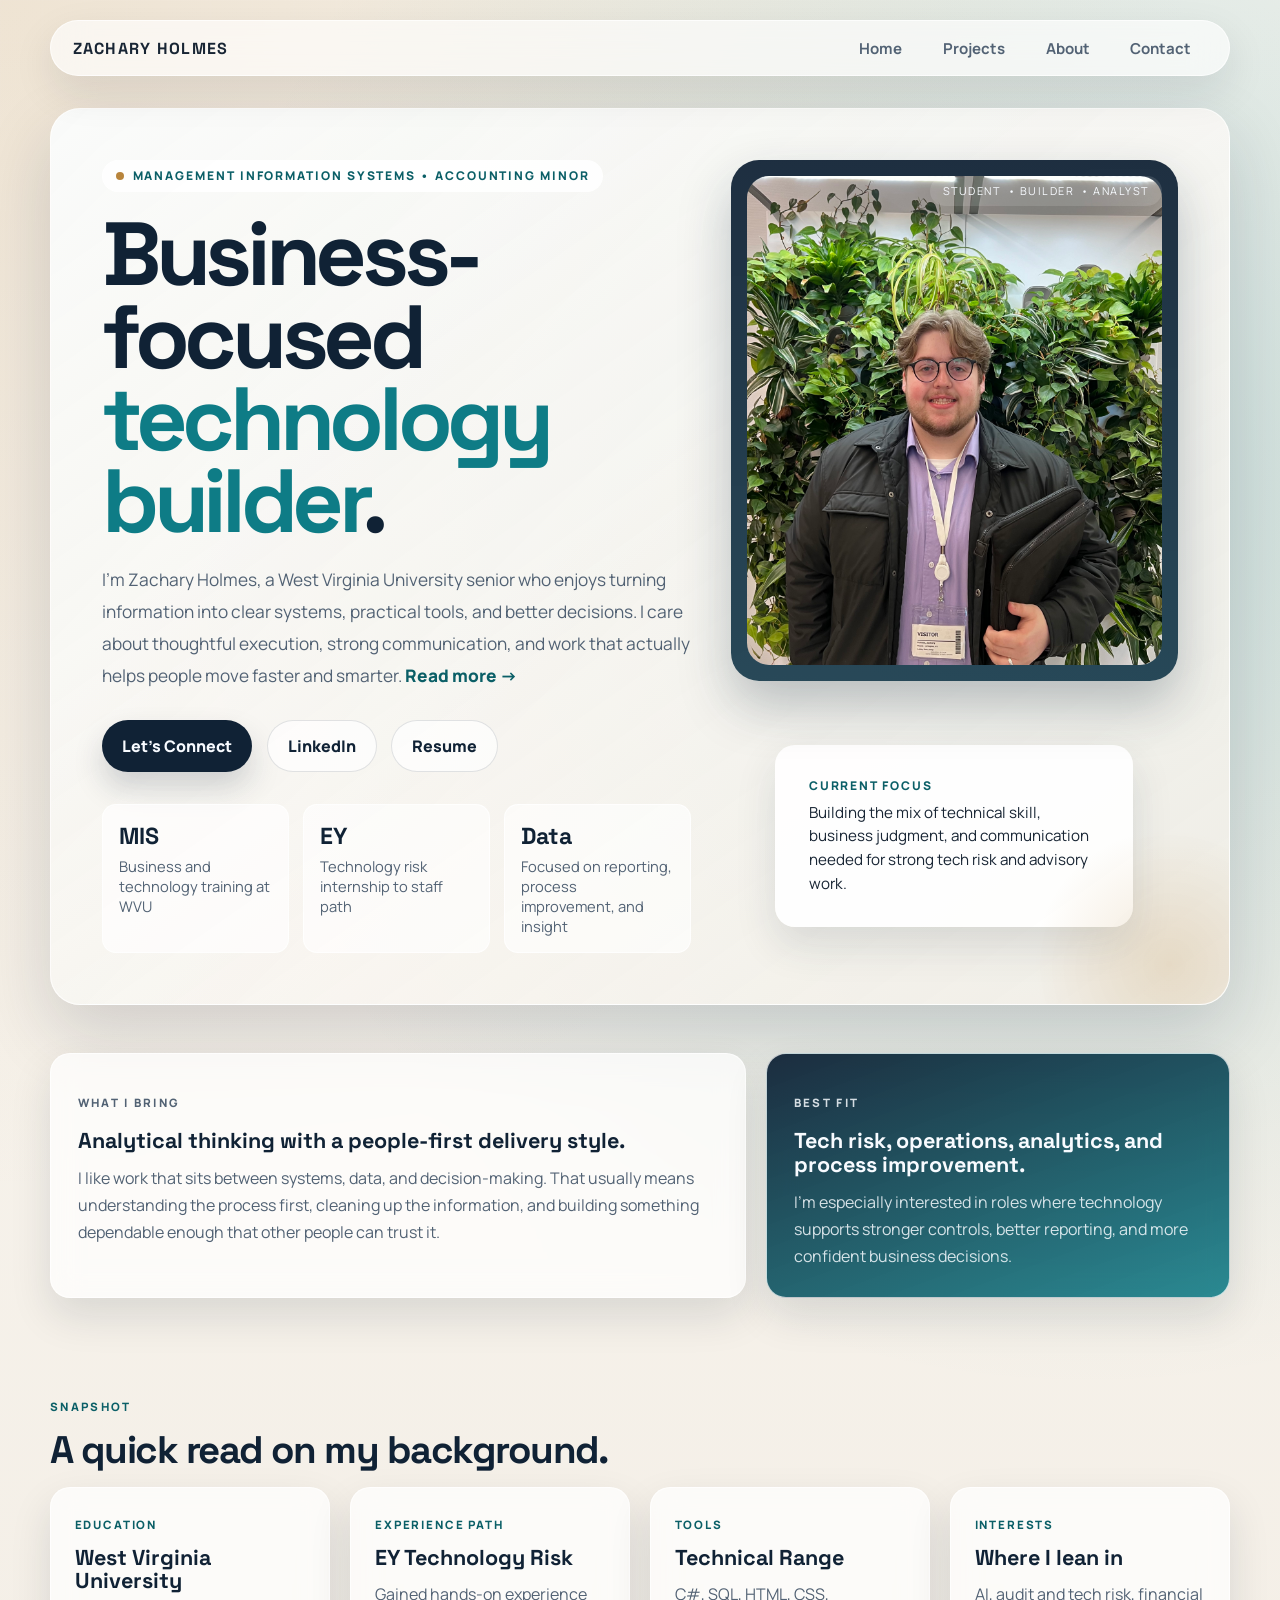
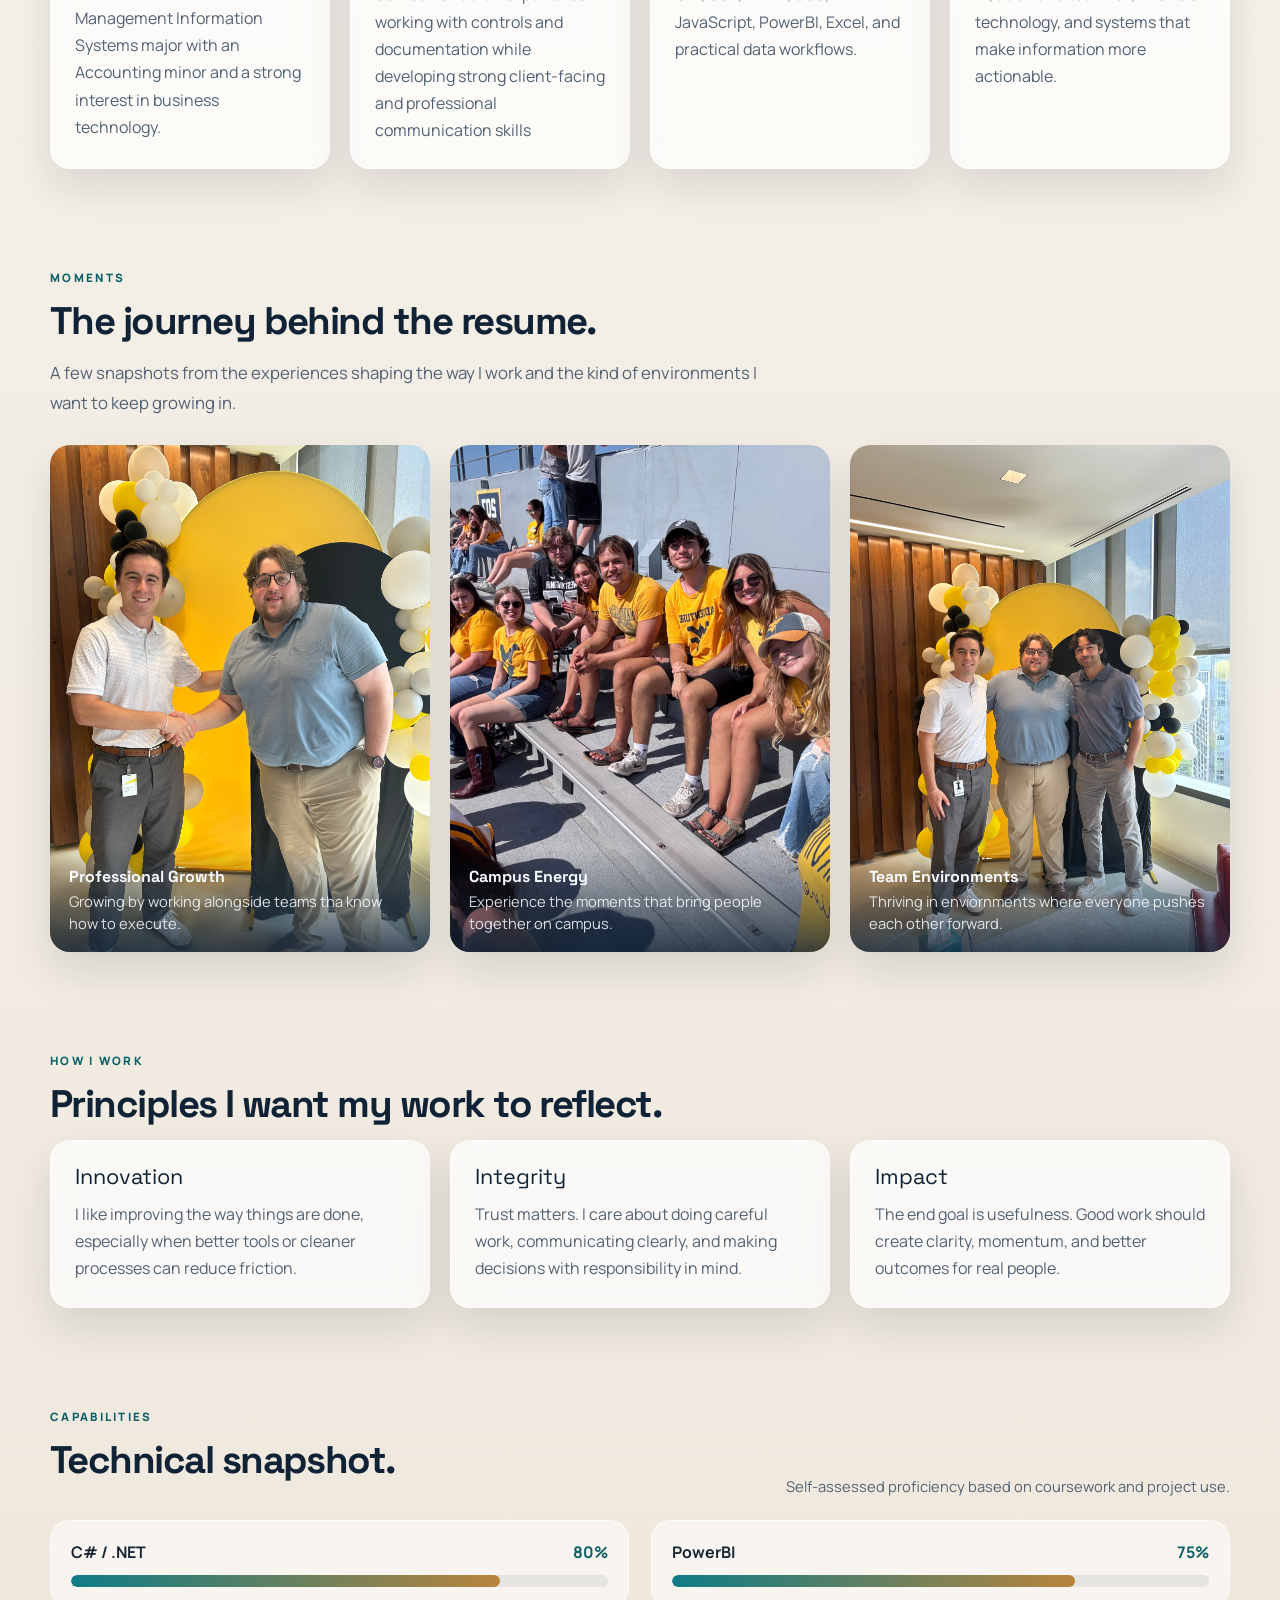
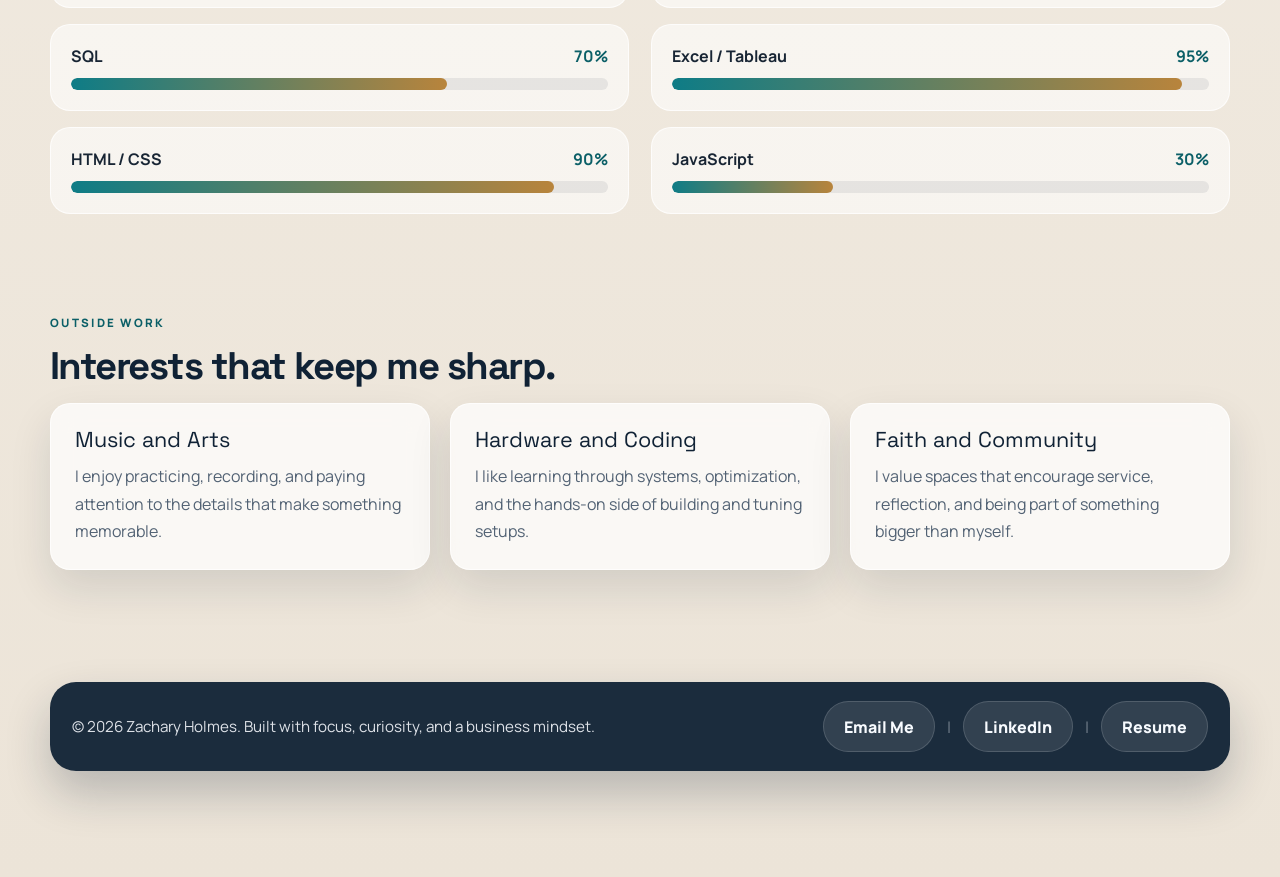
==== commit 0ebd9e5c: "Fixes to Content, Index, Style.css, and Footer Partial." ====
--- a/index.html
+++ b/index.html
@@ -21,7 +21,7 @@
                 <p class="hero-eyebrow">Management Information Systems • Accounting Minor</p>
                 <h1 class="hero-title">Business-focused <span>technology builder</span>.</h1>
                 <p class="hero-lead">
-                    I'm Zachary Holmes, a West Virginia University senior who enjoys turning messy information into clear systems,
+                    I'm Zachary Holmes, a West Virginia University senior who enjoys turning information into clear systems,
                     practical tools, and better decisions. I care about thoughtful execution, strong communication, and work that
                     actually helps people move faster and smarter.
                     <a class="btn-read-more" href="about.html">Read more &rarr;</a>
--- a/style.css
+++ b/style.css
@@ -369,11 +369,12 @@
 }
 
 .hero-note {
-    width: 100%;
-    padding: 1rem 1.1rem;
+    width: 80%;
+    padding: 2rem 2.1rem;
     border-radius: var(--radius-md);
     background: rgba(255, 255, 255, 0.92);
     box-shadow: var(--shadow-md);
+    margin-top: 4rem;
 }
 
 .hero-note-label {
